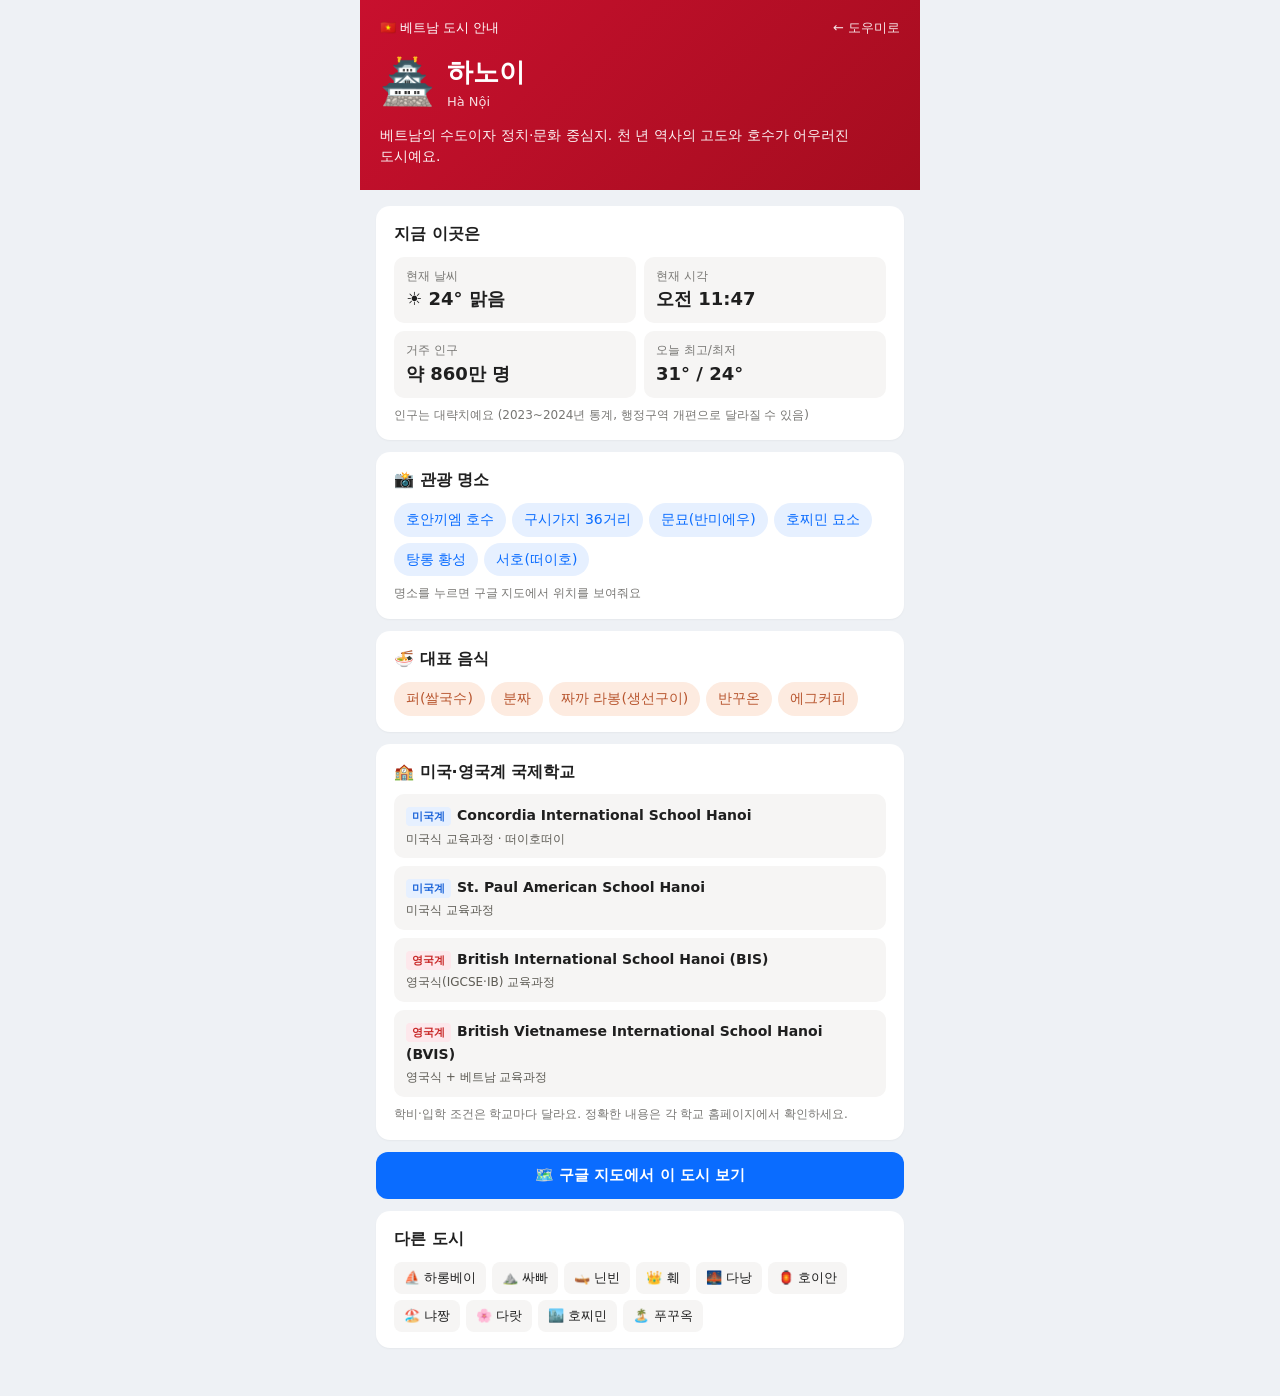
==== city.html @ e07d8202 "날씨·미세먼지: 우리 사이트의 weather.json을 먼저 사용 (휴대폰 네트워크에서 날씨 서버 연결 불안정 대응)" ====
﻿<!doctype html>
<html lang="ko">
<head>
  <meta charset="utf-8">
  <meta name="viewport" content="width=device-width, initial-scale=1, viewport-fit=cover">
  <meta name="referrer" content="no-referrer">
  <title>베트남 도시 안내</title>
  <meta name="theme-color" content="#c8102e">
  <link rel="icon" href="icon.svg" type="image/svg+xml">
  <style>
    :root {
      --red: #c8102e; --red-deep: #a50d1f; --accent: #0a6cff; --accent-soft: #e6f0ff; --canvas: #fff; --page: #eef1f5;
      --surface: #f6f5f4; --ink: #1f1f1f; --slate: #5d5b54; --steel: #787774; --hairline: #e6e6e6;
      --font: Inter, -apple-system, system-ui, 'Segoe UI', 'Malgun Gothic', Helvetica, sans-serif;
    }
    * { box-sizing: border-box; }
    body { margin: 0; background: var(--page); color: var(--ink); font: 400 15px/1.55 var(--font); word-break: keep-all; }
    .wrap { max-width: 560px; margin: 0 auto; padding-bottom: 32px; }
    header { background: linear-gradient(135deg, var(--red), var(--red-deep)); color: #fff; padding: 18px 20px 22px; }
    .top { display: flex; justify-content: space-between; align-items: center; font-size: 13px; }
    .top a { color: #fff; text-decoration: none; opacity: .9; }
    .city { display: flex; align-items: center; gap: 12px; margin-top: 14px; }
    .city .ic { font-size: 44px; line-height: 1; }
    .city h1 { margin: 0; font-size: 26px; font-weight: 700; }
    .city small { display: block; font-size: 13px; opacity: .85; }
    .intro { margin: 12px 0 0; font-size: 14px; opacity: .95; }
    main { padding: 16px; display: flex; flex-direction: column; gap: 12px; }
    .card { background: var(--canvas); border-radius: 14px; padding: 16px 18px; box-shadow: rgba(15,15,15,.04) 0 1px 2px; }
    .card h2 { margin: 0 0 10px; font-size: 16px; }
    .stats { display: grid; grid-template-columns: 1fr 1fr; gap: 8px; }
    .stat { background: var(--surface); border-radius: 10px; padding: 10px 12px; }
    .stat span { display: block; font-size: 12px; color: var(--steel); }
    .stat b { font-size: 18px; }
    .chips { display: flex; flex-wrap: wrap; gap: 6px; }
    .chips a, .chips span {
      padding: 6px 12px; border-radius: 9999px; background: var(--accent-soft); color: var(--accent);
      font-size: 14px; font-weight: 500; text-decoration: none;
    }
    .chips.food span { background: #fdebe0; color: #b8562f; }
    .others { display: flex; flex-wrap: wrap; gap: 6px; }
    .others a { padding: 6px 10px; border-radius: 8px; background: var(--surface); color: var(--ink); text-decoration: none; font-size: 13px; }
    .meta { font-size: 12px; color: var(--steel); margin: 8px 0 0; }
    .schools { list-style: none; margin: 0; padding: 0; display: flex; flex-direction: column; gap: 8px; }
    .schools a { display: block; padding: 10px 12px; border-radius: 10px; background: var(--surface); color: var(--ink); text-decoration: none; }
    .schools b { font-size: 14px; }
    .schools small { display: block; font-size: 12px; color: var(--slate); margin-top: 2px; }
    .schools .tag { display: inline-block; font-size: 11px; font-weight: 700; padding: 1px 6px; border-radius: 4px; margin-right: 6px; }
    .tag.us { background: #e6f0ff; color: #1c64d9; } .tag.uk { background: #fde8ec; color: #c92a2a; }
    .map-btn { display: block; text-align: center; padding: 12px; border-radius: 12px; background: var(--accent); color: #fff; font-weight: 700; text-decoration: none; }
  </style>
</head>
<body>
  <div class="wrap">
    <header>
      <div class="top"><span>🇻🇳 베트남 도시 안내</span><a href="./" id="back" data-tab="life">← 도우미로</a></div>
      <div class="city"><span class="ic" id="ic"></span><div><h1 id="name"></h1><small id="vi"></small></div></div>
      <p class="intro" id="intro"></p>
    </header>
    <main>
      <div class="card">
        <h2>지금 이곳은</h2>
        <div class="stats">
          <div class="stat"><span>현재 날씨</span><b id="wx">불러오는 중…</b></div>
          <div class="stat"><span>현재 시각</span><b id="time"></b></div>
          <div class="stat"><span>거주 인구</span><b id="pop"></b></div>
          <div class="stat"><span>오늘 최고/최저</span><b id="minmax">-</b></div>
        </div>
        <p class="meta">인구는 대략치예요 (2023~2024년 통계, 행정구역 개편으로 달라질 수 있음)</p>
      </div>
      <div class="card">
        <h2>📸 관광 명소</h2>
        <div class="chips" id="spots"></div>
        <p class="meta">명소를 누르면 구글 지도에서 위치를 보여줘요</p>
      </div>
      <div class="card">
        <h2>🍜 대표 음식</h2>
        <div class="chips food" id="foods"></div>
      </div>
      <div class="card">
        <h2>🏫 미국·영국계 국제학교</h2>
        <ul class="schools" id="schools"></ul>
        <p class="meta">학비·입학 조건은 학교마다 달라요. 정확한 내용은 각 학교 홈페이지에서 확인하세요.</p>
      </div>
      <a class="map-btn" id="map" target="_blank" rel="noopener">🗺️ 구글 지도에서 이 도시 보기</a>
      <div class="card">
        <h2>다른 도시</h2>
        <div class="others" id="others"></div>
      </div>
    </main>
  </div>
  <script src="cities.js"></script>
  <script>
    const $ = (s) => document.querySelector(s);
    const esc = (s) => String(s).replace(/[&<>"']/g, (c) => ({ '&': '&amp;', '<': '&lt;', '>': '&gt;', '"': '&quot;', "'": '&#39;' }[c]));
    const id = new URLSearchParams(location.search).get('c');
    const c = CITIES.find((x) => x.id === id) || CITIES[0];
    const q = (s) => 'https://www.google.com/maps/search/?api=1&query=' + encodeURIComponent(s);

    document.title = `${c.name} · 베트남 도시 안내`;
    $('#ic').textContent = c.icon;
    $('#name').textContent = c.name;
    $('#vi').textContent = c.vi;
    $('#intro').textContent = c.intro;
    $('#pop').textContent = c.pop;
    $('#spots').innerHTML = c.spots.map((s) => `<a href="${q(s + ' ' + c.vi)}" target="_blank" rel="noopener">${esc(s)}</a>`).join('');
    $('#foods').innerHTML = c.foods.map((f) => `<span>${esc(f)}</span>`).join('');
    $('#map').href = q(c.vi + ', Việt Nam');
    // 국제학교: 하노이·호찌민만 정리돼 있고, 다른 도시는 가까운 대도시 안내
    const near = c.lat > 18 ? '하노이' : c.lat < 13 ? '호찌민' : '하노이·호찌민';
    $('#schools').innerHTML = c.schools
      ? c.schools.map(([n, t, d]) => `<li><a href="${q(n)}" target="_blank" rel="noopener">
          <span class="tag ${t === '미국계' ? 'us' : 'uk'}">${t}</span><b>${esc(n)}</b><small>${esc(d)}</small></a></li>`).join('')
      : `<li class="meta">이 지역에는 널리 알려진 미국·영국계 국제학교가 많지 않아요. 가까운 대도시(${near})를 참고하세요.</li>`;
    $('#others').innerHTML = CITIES.filter((x) => x.id !== c.id).map((x) => `<a href="?c=${x.id}">${x.icon} ${x.name}</a>`).join('');
    $('#time').textContent = new Date().toLocaleTimeString('ko-KR', { timeZone: 'Asia/Ho_Chi_Minh', hour: '2-digit', minute: '2-digit' });

    const W = [[0, '☀️', '맑음'], [2, '🌤️', '구름 조금'], [3, '☁️', '흐림'], [48, '🌫️', '안개'], [57, '🌦️', '이슬비'],
      [67, '🌧️', '비'], [77, '🌨️', '눈'], [82, '🌧️', '소나기'], [99, '⛈️', '뇌우']];
    // 앱이 미리 받아 둔 날씨가 있으면 바로 표시 (그 뒤 최신 값으로 갱신)
    try {
      const cache = JSON.parse(localStorage.getItem('wxCache') || '{}')[`${c.lat.toFixed(2)},${c.lon.toFixed(2)}`];
      if (cache && cache.temp != null) {
        const [, ic, tx] = W.find(([m]) => cache.code <= m) || W[0];
        $('#wx').textContent = `${ic} ${Math.round(cache.temp)}° ${tx}`;
      }
    } catch {}
    // 날씨 표시: ① 우리 사이트의 weather.json(빠름) → ② 날씨 서버 최신 값(4초 안에 안 오면 포기)
    const showWx = (cur, daily) => {
      const [, ic, tx] = W.find(([m]) => cur.weather_code <= m) || W[0];
      $('#wx').textContent = `${ic} ${Math.round(cur.temperature_2m)}° ${tx}`;
      if (daily) $('#minmax').textContent = `${Math.round(daily.temperature_2m_max[0])}° / ${Math.round(daily.temperature_2m_min[0])}°`;
    };
    const getJson = async (url) => {
      const ctl = new AbortController(); const t = setTimeout(() => ctl.abort(), 4000);
      try { const r = await fetch(url, { signal: ctl.signal }); return r.ok ? await r.json() : null; }
      catch { return null; } finally { clearTimeout(t); }
    };
    (async () => {
      let ok = false;
      const site = await getJson('weather.json?t=' + Math.floor(Date.now() / 600000));
      const sp = site && site.places && site.places[`${c.lat.toFixed(2)},${c.lon.toFixed(2)}`];
      if (sp && sp.current) { showWx(sp.current, sp.daily); ok = true; }
      const j = await getJson(`https://api.open-meteo.com/v1/forecast?latitude=${c.lat}&longitude=${c.lon}&current=temperature_2m,weather_code&daily=temperature_2m_max,temperature_2m_min&forecast_days=1&timezone=Asia%2FHo_Chi_Minh`);
      if (j && j.current) { showWx(j.current, j.daily); ok = true; }
      if (!ok && !/°/.test($('#wx').textContent)) $('#wx').textContent = '정보 없음';
    })();
  </script>
  <script src="back.js"></script>
</body>
</html>
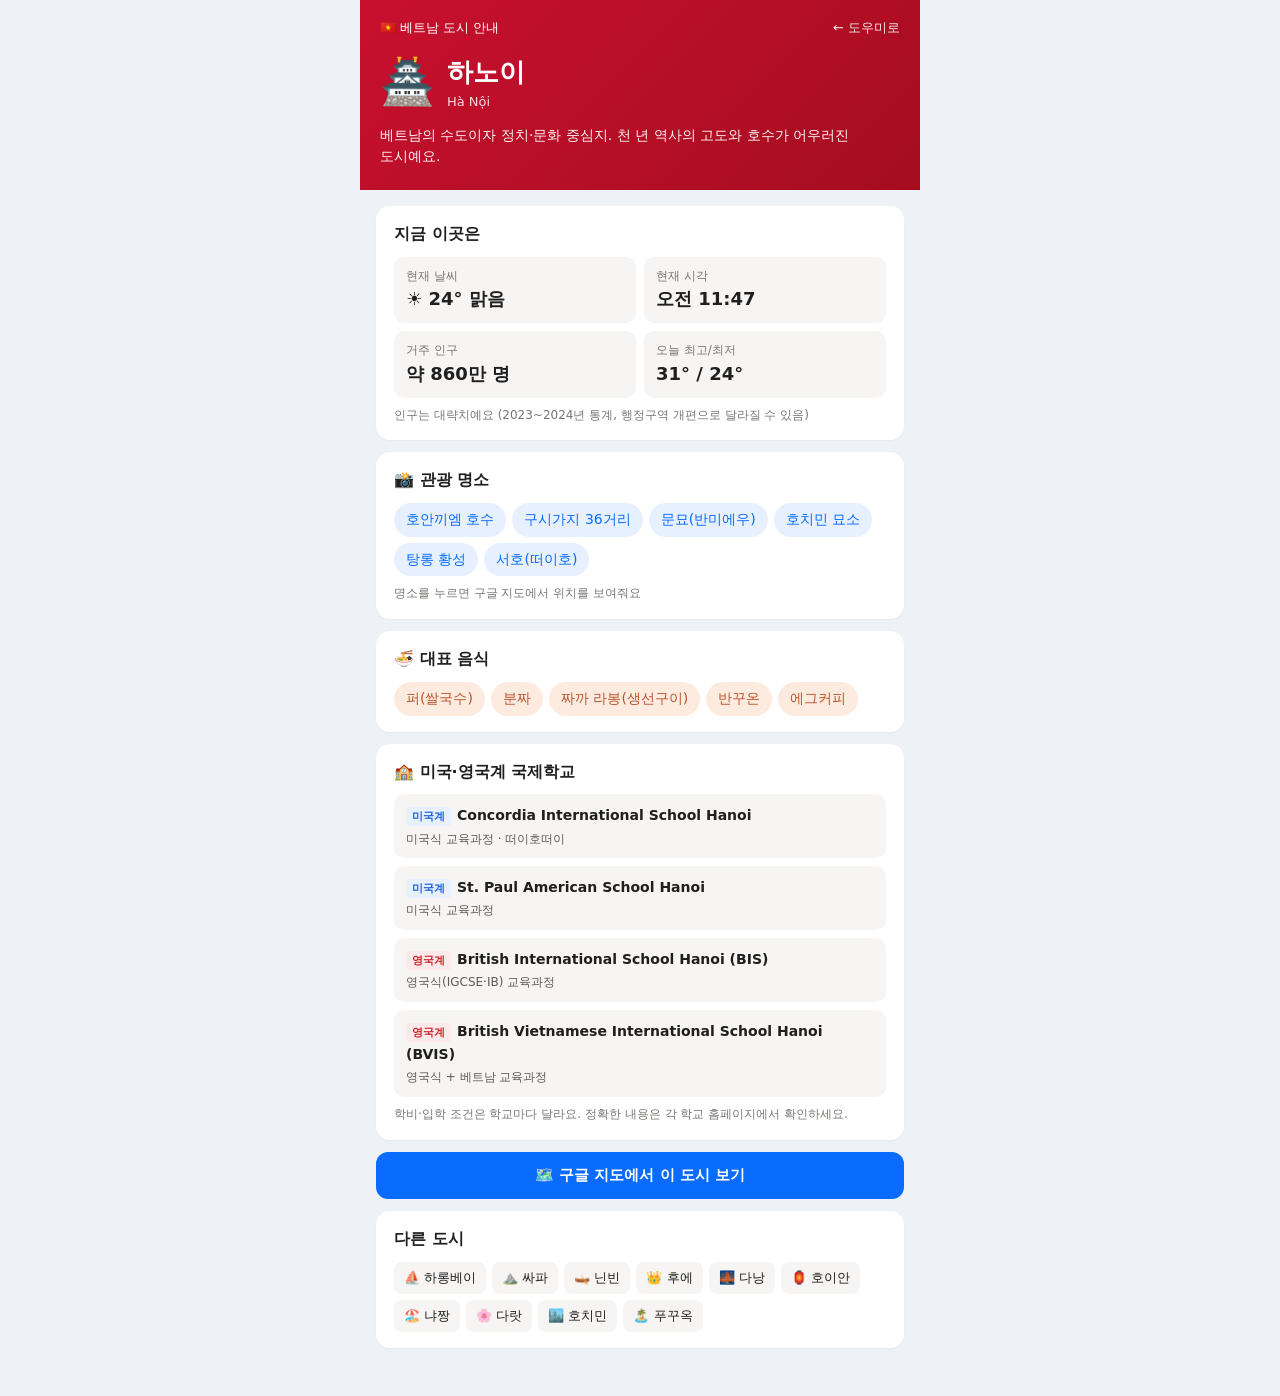
==== commit d7297c35: "지명 표기: 호치민, 후에, 싸파" ====
--- a/city.html
+++ b/city.html
@@ -105,8 +105,8 @@
     $('#spots').innerHTML = c.spots.map((s) => `<a href="${q(s + ' ' + c.vi)}" target="_blank" rel="noopener">${esc(s)}</a>`).join('');
     $('#foods').innerHTML = c.foods.map((f) => `<span>${esc(f)}</span>`).join('');
     $('#map').href = q(c.vi + ', Việt Nam');
-    // 국제학교: 하노이·호찌민만 정리돼 있고, 다른 도시는 가까운 대도시 안내
-    const near = c.lat > 18 ? '하노이' : c.lat < 13 ? '호찌민' : '하노이·호찌민';
+    // 국제학교: 하노이·호치민만 정리돼 있고, 다른 도시는 가까운 대도시 안내
+    const near = c.lat > 18 ? '하노이' : c.lat < 13 ? '호치민' : '하노이·호치민';
     $('#schools').innerHTML = c.schools
       ? c.schools.map(([n, t, d]) => `<li><a href="${q(n)}" target="_blank" rel="noopener">
           <span class="tag ${t === '미국계' ? 'us' : 'uk'}">${t}</span><b>${esc(n)}</b><small>${esc(d)}</small></a></li>`).join('')
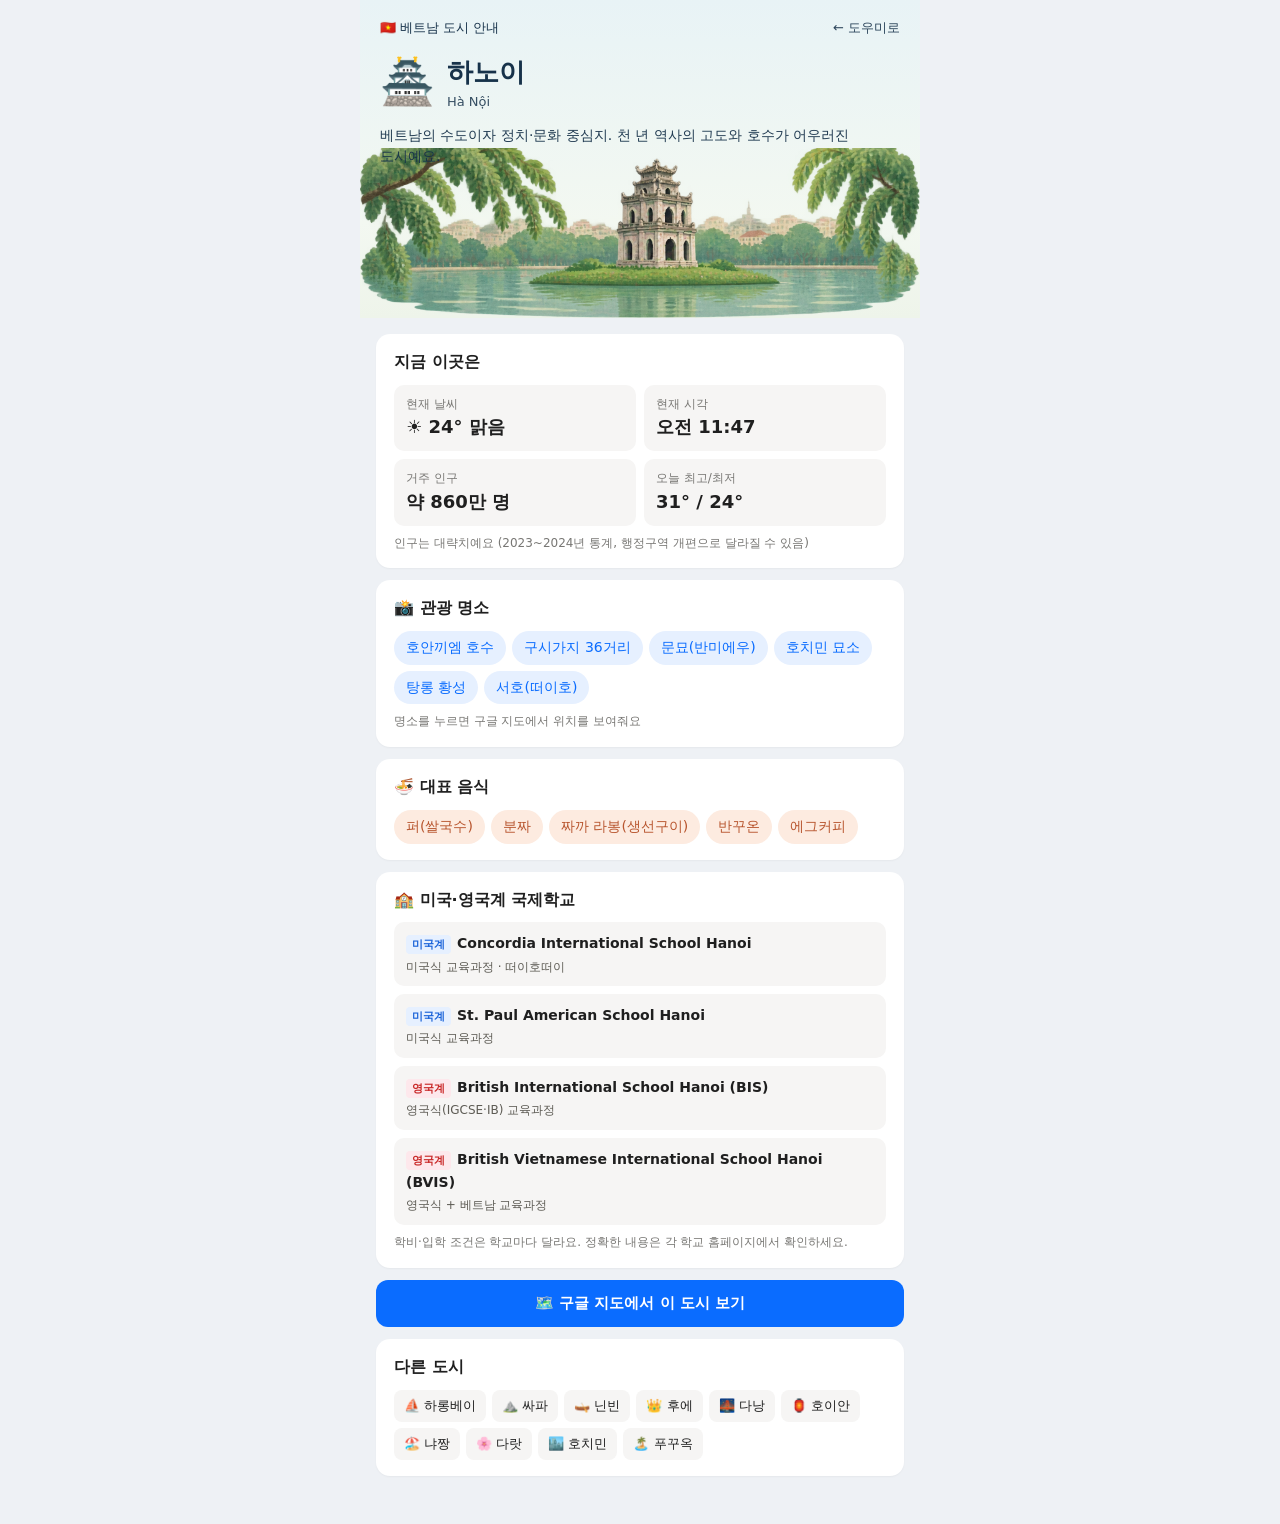
==== commit ce6f8226: "지역 일러스트: 내 지역 선택 시 상단 배경, 도시 안내 머리 배경" ====
--- a/city.html
+++ b/city.html
@@ -24,6 +24,12 @@
     .city h1 { margin: 0; font-size: 26px; font-weight: 700; }
     .city small { display: block; font-size: 13px; opacity: .85; }
     .intro { margin: 12px 0 0; font-size: 14px; opacity: .95; }
+    /* 도시 일러스트 배경 — 값을 바꿔 크기·진하기 조절 */
+    header { position: relative; overflow: hidden; }
+    header > *:not(.scene-img) { position: relative; z-index: 1; }
+    header.scene { --scene-height: 170px; background: linear-gradient(180deg, #e8f3f6 0%, #f3f8f1 70%, #eef4ea 100%); color: #17324a; padding-bottom: calc(var(--scene-height) - 20px); }
+    header.scene .top a { color: #17324a; }
+    .scene-img { position: absolute; left: 0; right: 0; bottom: 0; width: 100%; height: var(--scene-height, 170px); object-fit: cover; object-position: center bottom; pointer-events: none; }
     main { padding: 16px; display: flex; flex-direction: column; gap: 12px; }
     .card { background: var(--canvas); border-radius: 14px; padding: 16px 18px; box-shadow: rgba(15,15,15,.04) 0 1px 2px; }
     .card h2 { margin: 0 0 10px; font-size: 16px; }
@@ -52,6 +58,7 @@
 <body>
   <div class="wrap">
     <header>
+      <img class="scene-img" id="scene" alt="" hidden>
       <div class="top"><span>🇻🇳 베트남 도시 안내</span><a href="./" id="back" data-tab="life">← 도우미로</a></div>
       <div class="city"><span class="ic" id="ic"></span><div><h1 id="name"></h1><small id="vi"></small></div></div>
       <p class="intro" id="intro"></p>
@@ -88,6 +95,7 @@
       </div>
     </main>
   </div>
+  <script src="data.js"></script>
   <script src="cities.js"></script>
   <script>
     const $ = (s) => document.querySelector(s);
@@ -97,6 +105,9 @@
     const q = (s) => 'https://www.google.com/maps/search/?api=1&query=' + encodeURIComponent(s);
 
     document.title = `${c.name} · 베트남 도시 안내`;
+    // 도시 일러스트가 있으면 머리 영역 배경으로
+    const sc = (window.SCENES && SCENES.city || {})[c.id];
+    if (sc) { const im = $('#scene'); im.src = `images/scenes/${sc}.png`; im.hidden = false; document.querySelector('header').classList.add('scene'); }
     $('#ic').textContent = c.icon;
     $('#name').textContent = c.name;
     $('#vi').textContent = c.vi;
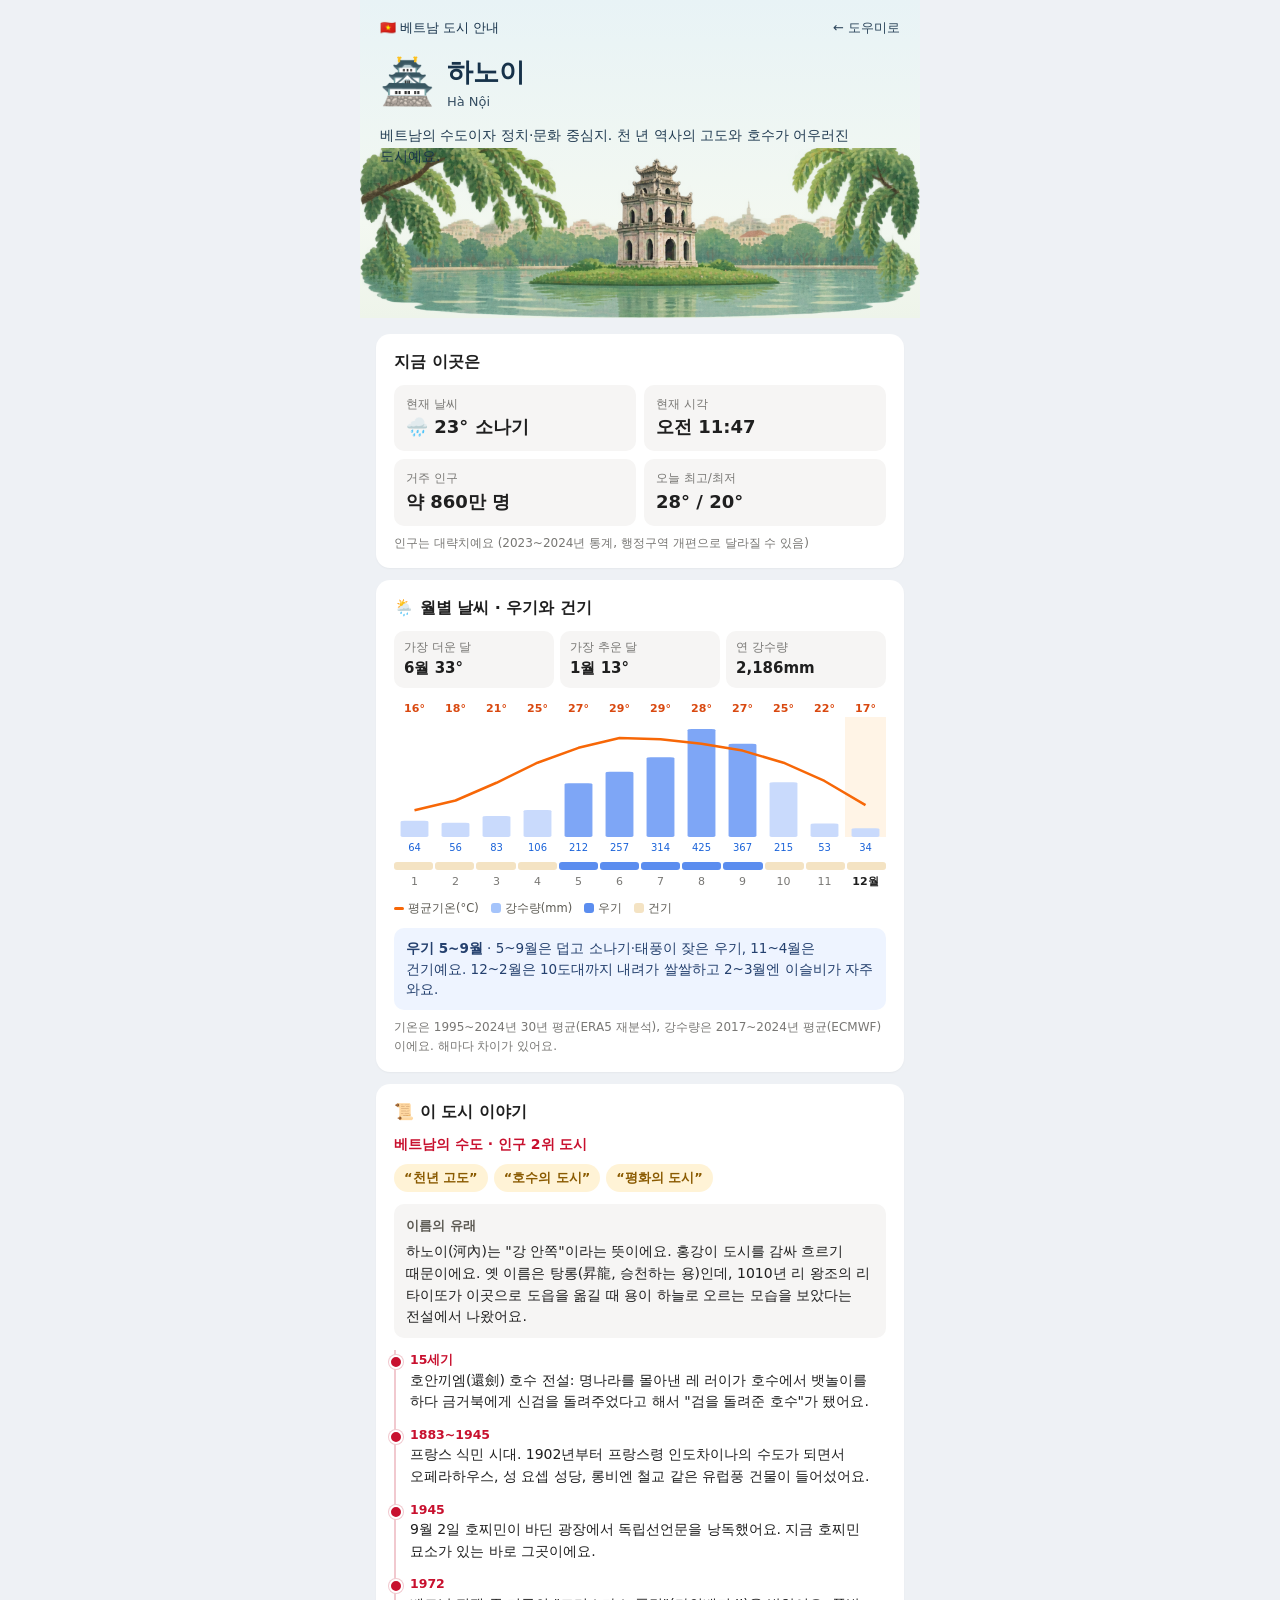
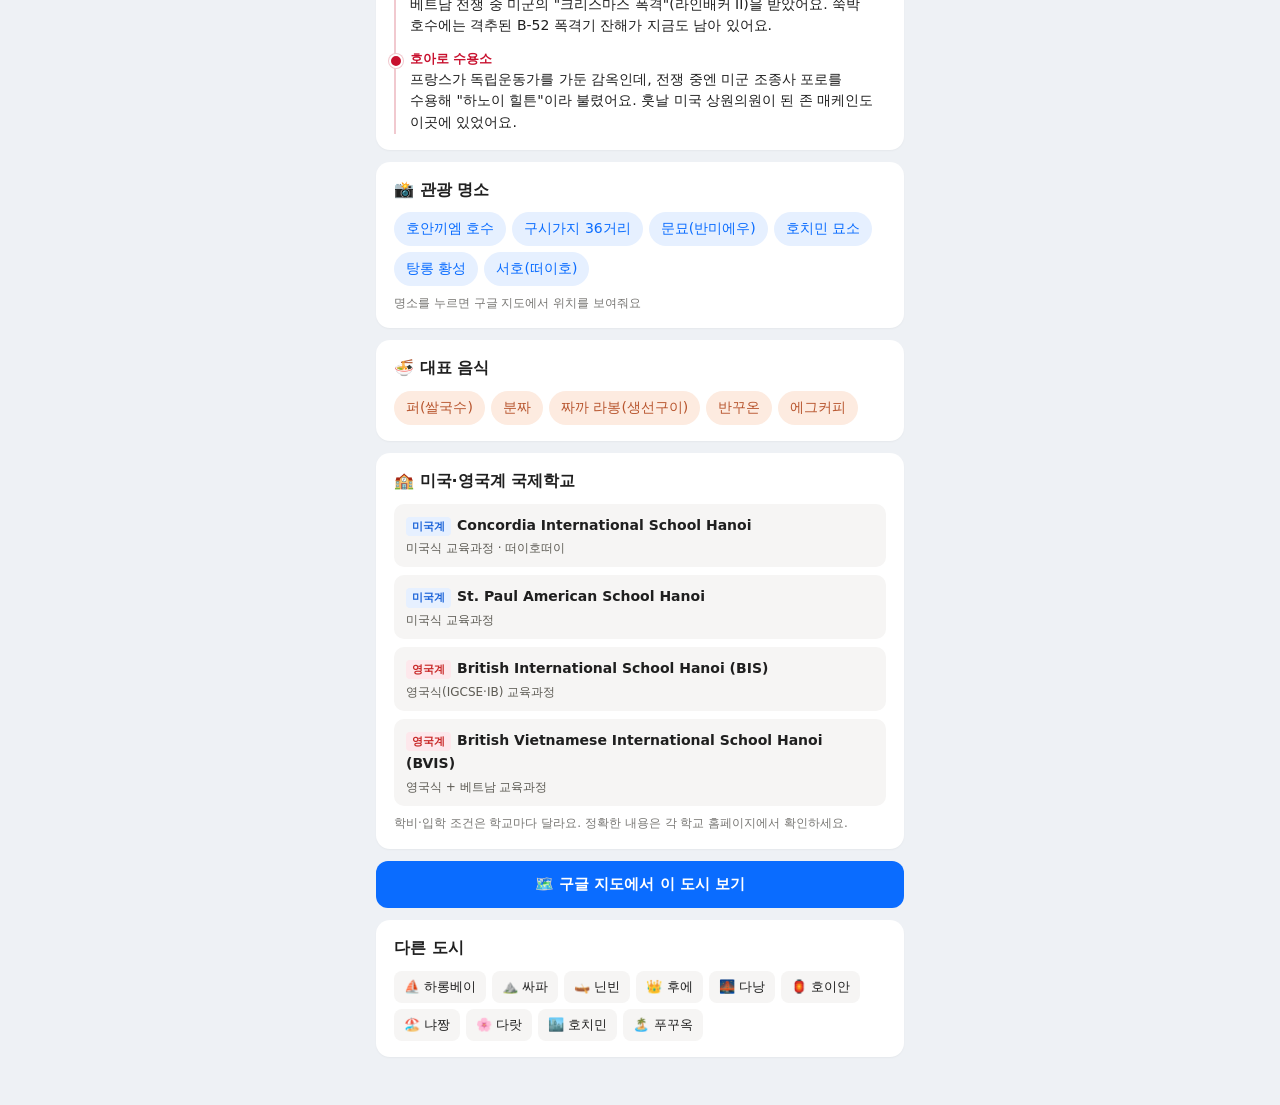
==== commit e737cba8: "도시 페이지: 월별 기후·우기/건기, 도시 이야기(유래·별칭·역사) / 생활 지도 입체 일러스트 Co-Authored-By: Claude Opus 5.5 <noreply@anthr" ====
--- a/city.html
+++ b/city.html
@@ -52,6 +52,36 @@
     .schools small { display: block; font-size: 12px; color: var(--slate); margin-top: 2px; }
     .schools .tag { display: inline-block; font-size: 11px; font-weight: 700; padding: 1px 6px; border-radius: 4px; margin-right: 6px; }
     .tag.us { background: #e6f0ff; color: #1c64d9; } .tag.uk { background: #fde8ec; color: #c92a2a; }
+    /* 월별 기후 */
+    .clim-sum { display: grid; grid-template-columns: repeat(3, 1fr); gap: 6px; margin-bottom: 12px; }
+    .clim-sum div { background: var(--surface); border-radius: 10px; padding: 8px 10px; }
+    .clim-sum span { display: block; font-size: 11.5px; color: var(--steel); }
+    .clim-sum b { font-size: 15px; }
+    .clim-row { display: grid; grid-template-columns: repeat(12, 1fr); text-align: center; font-variant-numeric: tabular-nums; }
+    .clim-t { font-size: 11px; font-weight: 700; color: #d9480f; }
+    .clim-r { font-size: 10px; color: #1c64d9; margin-top: 3px; }
+    .clim-svg { display: block; width: 100%; height: 120px; }
+    .clim-season { gap: 2px; margin-top: 6px; }
+    .clim-season i { height: 8px; border-radius: 3px; background: #f4e3c3; }
+    .clim-season i.wet { background: #5b8def; }
+    .clim-m { font-size: 11px; color: var(--steel); margin-top: 3px; }
+    .clim-m b { color: var(--ink); }
+    .clim-legend { display: flex; flex-wrap: wrap; gap: 4px 12px; margin-top: 10px; font-size: 11.5px; color: var(--slate); }
+    .clim-legend i { display: inline-block; width: 10px; height: 10px; border-radius: 3px; margin-right: 4px; vertical-align: -1px; }
+    .lg-t { background: #f76707; height: 3px !important; vertical-align: 2px !important; }
+    .lg-r { background: #a5c4fb; } .lg-wet { background: #5b8def; } .lg-dry { background: #f4e3c3; }
+    .clim-note { margin: 10px 0 0; padding: 10px 12px; border-radius: 10px; background: #eef4ff; font-size: 13.5px; color: #24406e; }
+    /* 도시 이야기 */
+    .story-size { margin: 0 0 8px; font-size: 14px; font-weight: 700; color: var(--red); }
+    .story-nick { display: flex; flex-wrap: wrap; gap: 6px; margin-bottom: 12px; }
+    .story-nick span { padding: 4px 10px; border-radius: 9999px; background: #fff3d6; color: #8a5a00; font-size: 13px; font-weight: 600; }
+    .story-origin { background: var(--surface); border-radius: 10px; padding: 10px 12px; margin-bottom: 12px; }
+    .story-origin b { font-size: 13px; color: var(--slate); }
+    .story-origin p { margin: 4px 0 0; font-size: 14px; }
+    .story-tl { list-style: none; margin: 0; padding: 0 0 0 14px; border-left: 2px solid #f1c9cf; display: flex; flex-direction: column; gap: 12px; }
+    .story-tl li { position: relative; font-size: 14px; }
+    .story-tl li::before { content: ''; position: absolute; left: -21px; top: 5px; width: 10px; height: 10px; border-radius: 50%; background: var(--red); border: 2px solid #fff; box-shadow: 0 0 0 1px #f1c9cf; }
+    .story-tl b { display: block; font-size: 12.5px; color: var(--red); }
     .map-btn { display: block; text-align: center; padding: 12px; border-radius: 12px; background: var(--accent); color: #fff; font-weight: 700; text-decoration: none; }
   </style>
 </head>
@@ -74,6 +104,27 @@
         </div>
         <p class="meta">인구는 대략치예요 (2023~2024년 통계, 행정구역 개편으로 달라질 수 있음)</p>
       </div>
+      <div class="card" id="clim-card" hidden>
+        <h2>🌦️ 월별 날씨 · 우기와 건기</h2>
+        <div class="clim-sum" id="clim-sum"></div>
+        <div class="clim">
+          <div class="clim-row clim-t" id="clim-t"></div>
+          <svg class="clim-svg" id="clim-svg" viewBox="0 0 120 100" preserveAspectRatio="none" aria-hidden="true"></svg>
+          <div class="clim-row clim-r" id="clim-r"></div>
+          <div class="clim-row clim-season" id="clim-season"></div>
+          <div class="clim-row clim-m" id="clim-m"></div>
+        </div>
+        <div class="clim-legend"><span><i class="lg-t"></i>평균기온(°C)</span><span><i class="lg-r"></i>강수량(mm)</span><span><i class="lg-wet"></i>우기</span><span><i class="lg-dry"></i>건기</span></div>
+        <p class="clim-note" id="clim-note"></p>
+        <p class="meta">기온은 1995~2024년 30년 평균(ERA5 재분석), 강수량은 2017~2024년 평균(ECMWF)이에요. 해마다 차이가 있어요.</p>
+      </div>
+      <div class="card story-card" id="story-card" hidden>
+        <h2>📜 이 도시 이야기</h2>
+        <p class="story-size" id="story-size"></p>
+        <div class="story-nick" id="story-nick"></div>
+        <div class="story-origin"><b>이름의 유래</b><p id="story-origin"></p></div>
+        <ol class="story-tl" id="story-tl"></ol>
+      </div>
       <div class="card">
         <h2>📸 관광 명소</h2>
         <div class="chips" id="spots"></div>
@@ -97,6 +148,7 @@
   </div>
   <script src="data.js"></script>
   <script src="cities.js"></script>
+  <script src="city-extra.js?v=61"></script>
   <script>
     const $ = (s) => document.querySelector(s);
     const esc = (s) => String(s).replace(/[&<>"']/g, (c) => ({ '&': '&amp;', '<': '&lt;', '>': '&gt;', '"': '&quot;', "'": '&#39;' }[c]));
@@ -123,6 +175,37 @@
           <span class="tag ${t === '미국계' ? 'us' : 'uk'}">${t}</span><b>${esc(n)}</b><small>${esc(d)}</small></a></li>`).join('')
       : `<li class="meta">이 지역에는 널리 알려진 미국·영국계 국제학교가 많지 않아요. 가까운 대도시(${near})를 참고하세요.</li>`;
     $('#others').innerHTML = CITIES.filter((x) => x.id !== c.id).map((x) => `<a href="?c=${x.id}">${x.icon} ${x.name}</a>`).join('');
+    // 월별 기후: 기온 선 + 강수 막대 + 우기/건기 띠
+    const cl = (window.CLIMATE || {})[c.id];
+    if (cl) {
+      const m = cl.m, wet = new Set(cl.rain), nowM = new Date().getMonth();
+      const maxR = Math.max(...m.map((x) => x[3]), 300), tMin = Math.min(...m.map((x) => x[0])) - 3, tMax = Math.max(...m.map((x) => x[0])) + 2;
+      const ty = (t) => 92 - ((t - tMin) / (tMax - tMin)) * 84;
+      const bars = m.map((x, i) => { const h = (x[3] / maxR) * 90; return `<rect x="${i * 10 + 1.6}" y="${100 - h}" width="6.8" height="${h}" rx="1" fill="${wet.has(i + 1) ? '#7ea6f6' : '#c9dafc'}"/>`; }).join('');
+      const line = m.map((x, i) => `${i ? 'L' : 'M'}${i * 10 + 5},${ty(x[0]).toFixed(1)}`).join(' ');
+      $('#clim-svg').innerHTML = `<rect x="${nowM * 10}" y="0" width="10" height="100" fill="#fff4e6"/>${bars}
+        <path d="${line}" fill="none" stroke="#f76707" stroke-width="2.5" stroke-linejoin="round" vector-effect="non-scaling-stroke"/>`;
+      $('#clim-t').innerHTML = m.map((x) => `<span>${Math.round(x[0])}°</span>`).join('');
+      $('#clim-r').innerHTML = m.map((x) => `<span>${x[3]}</span>`).join('');
+      $('#clim-season').innerHTML = m.map((_, i) => `<i class="${wet.has(i + 1) ? 'wet' : ''}"></i>`).join('');
+      $('#clim-m').innerHTML = m.map((_, i) => i === nowM ? `<b>${i + 1}월</b>` : `<span>${i + 1}</span>`).join('');
+      const hot = m.reduce((a, x, i) => (x[1] > m[a][1] ? i : a), 0), cold = m.reduce((a, x, i) => (x[2] < m[a][2] ? i : a), 0);
+      $('#clim-sum').innerHTML = `<div><span>가장 더운 달</span><b>${hot + 1}월 ${Math.round(m[hot][1])}°</b></div>
+        <div><span>가장 추운 달</span><b>${cold + 1}월 ${Math.round(m[cold][2])}°</b></div>
+        <div><span>연 강수량</span><b>${m.reduce((s, x) => s + x[3], 0).toLocaleString()}mm</b></div>`;
+      const r = cl.rain, span = (a) => `${a[0]}~${a[a.length - 1]}월`;
+      $('#clim-note').innerHTML = `<b>우기 ${span(r)}</b> · ${esc(cl.note)}`;
+      $('#clim-card').hidden = false;
+    }
+    // 도시 이야기
+    const st = (window.STORIES || {})[c.id];
+    if (st) {
+      $('#story-size').textContent = st.size;
+      $('#story-nick').innerHTML = st.nick.map((n) => `<span>“${esc(n)}”</span>`).join('');
+      $('#story-origin').textContent = st.origin;
+      $('#story-tl').innerHTML = st.story.map(([y, t]) => `<li><b>${esc(y)}</b>${esc(t)}</li>`).join('');
+      $('#story-card').hidden = false;
+    }
     $('#time').textContent = new Date().toLocaleTimeString('ko-KR', { timeZone: 'Asia/Ho_Chi_Minh', hour: '2-digit', minute: '2-digit' });
 
     const W = [[0, '☀️', '맑음'], [2, '🌤️', '구름 조금'], [3, '☁️', '흐림'], [48, '🌫️', '안개'], [57, '🌦️', '이슬비'],
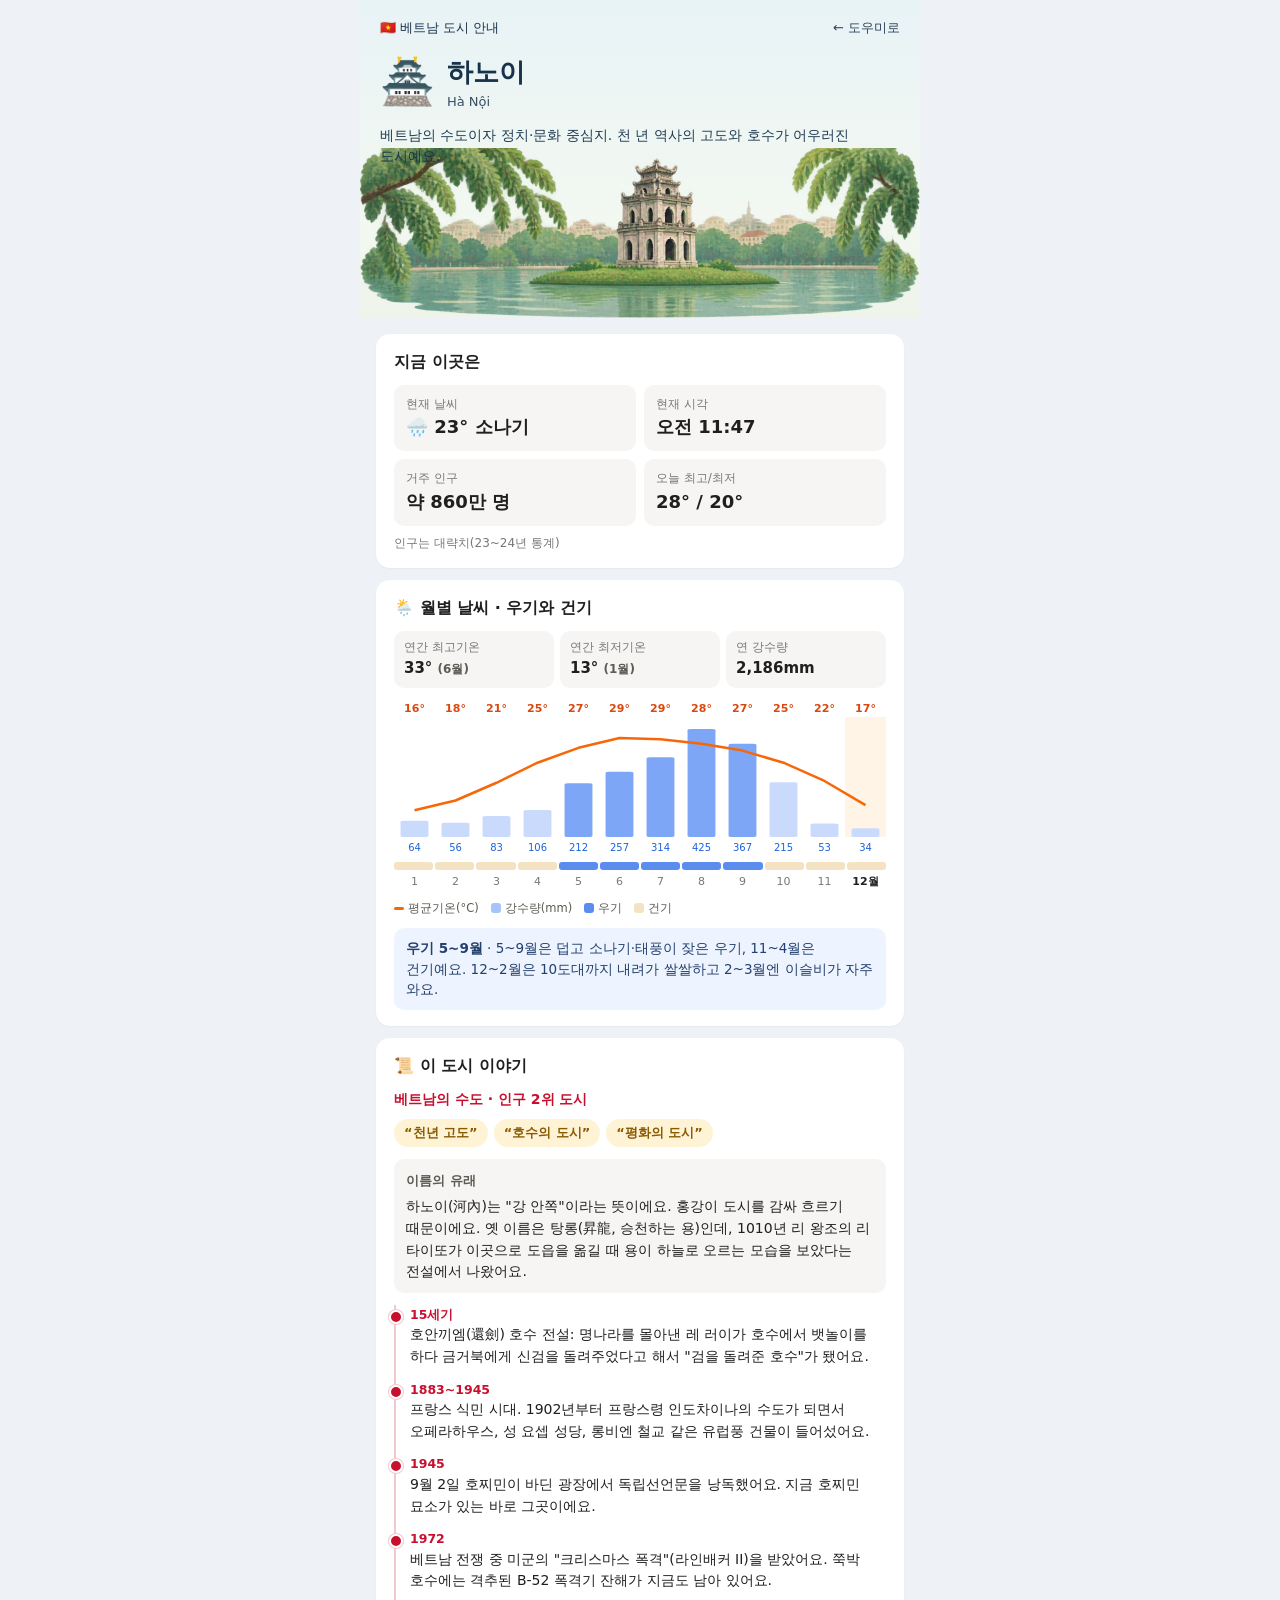
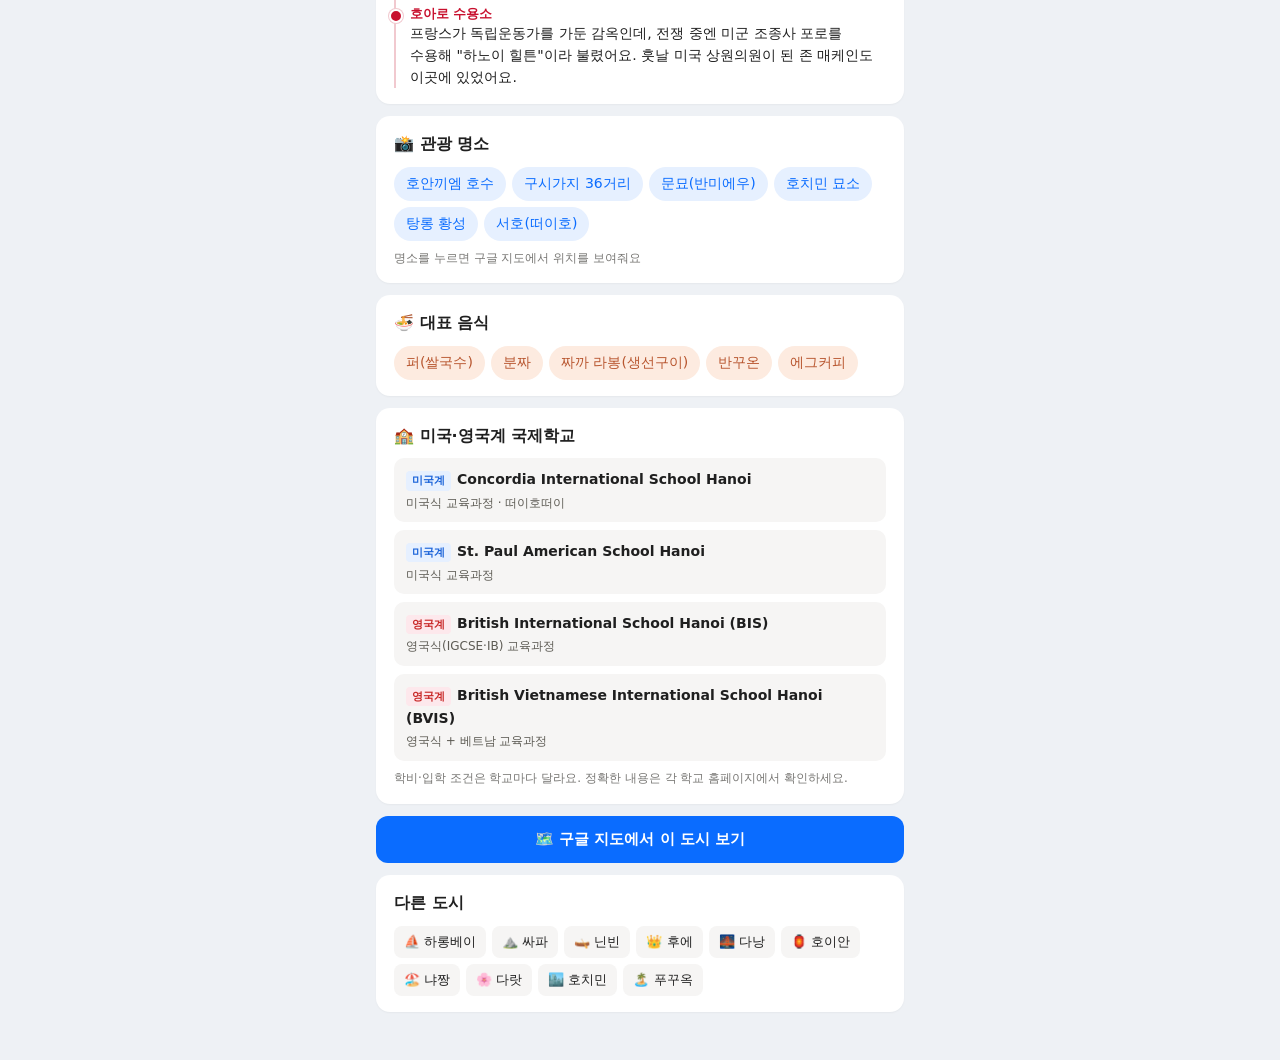
==== commit 3da24018: "도시 안내: 연간 최고/최저기온, 문구 정리, 도시 이야기 출처 검증 반영, 다른 도시 이동 시 뒤로가기 바로 생활로 / 시세 안내 배너 2줄+위 화살표 Co-Authored-By" ====
--- a/city.html
+++ b/city.html
@@ -36,7 +36,8 @@
     .stats { display: grid; grid-template-columns: 1fr 1fr; gap: 8px; }
     .stat { background: var(--surface); border-radius: 10px; padding: 10px 12px; }
     .stat span { display: block; font-size: 12px; color: var(--steel); }
-    .stat b { font-size: 18px; }
+    .stat b { display: block; font-size: 18px; white-space: nowrap; overflow: hidden; text-overflow: ellipsis; }
+    .stat b.long { font-size: 15px; }
     .chips { display: flex; flex-wrap: wrap; gap: 6px; }
     .chips a, .chips span {
       padding: 6px 12px; border-radius: 9999px; background: var(--accent-soft); color: var(--accent);
@@ -56,7 +57,8 @@
     .clim-sum { display: grid; grid-template-columns: repeat(3, 1fr); gap: 6px; margin-bottom: 12px; }
     .clim-sum div { background: var(--surface); border-radius: 10px; padding: 8px 10px; }
     .clim-sum span { display: block; font-size: 11.5px; color: var(--steel); }
-    .clim-sum b { font-size: 15px; }
+    .clim-sum b { font-size: 15px; white-space: nowrap; }
+    .clim-sum b small { font-size: 12px; font-weight: 600; color: var(--slate); }
     .clim-row { display: grid; grid-template-columns: repeat(12, 1fr); text-align: center; font-variant-numeric: tabular-nums; }
     .clim-t { font-size: 11px; font-weight: 700; color: #d9480f; }
     .clim-r { font-size: 10px; color: #1c64d9; margin-top: 3px; }
@@ -102,7 +104,7 @@
           <div class="stat"><span>거주 인구</span><b id="pop"></b></div>
           <div class="stat"><span>오늘 최고/최저</span><b id="minmax">-</b></div>
         </div>
-        <p class="meta">인구는 대략치예요 (2023~2024년 통계, 행정구역 개편으로 달라질 수 있음)</p>
+        <p class="meta">인구는 대략치(23~24년 통계)</p>
       </div>
       <div class="card" id="clim-card" hidden>
         <h2>🌦️ 월별 날씨 · 우기와 건기</h2>
@@ -116,7 +118,6 @@
         </div>
         <div class="clim-legend"><span><i class="lg-t"></i>평균기온(°C)</span><span><i class="lg-r"></i>강수량(mm)</span><span><i class="lg-wet"></i>우기</span><span><i class="lg-dry"></i>건기</span></div>
         <p class="clim-note" id="clim-note"></p>
-        <p class="meta">기온은 1995~2024년 30년 평균(ERA5 재분석), 강수량은 2017~2024년 평균(ECMWF)이에요. 해마다 차이가 있어요.</p>
       </div>
       <div class="card story-card" id="story-card" hidden>
         <h2>📜 이 도시 이야기</h2>
@@ -148,7 +149,7 @@
   </div>
   <script src="data.js"></script>
   <script src="cities.js"></script>
-  <script src="city-extra.js?v=61"></script>
+  <script src="city-extra.js?v=62"></script>
   <script>
     const $ = (s) => document.querySelector(s);
     const esc = (s) => String(s).replace(/[&<>"']/g, (c) => ({ '&': '&amp;', '<': '&lt;', '>': '&gt;', '"': '&quot;', "'": '&#39;' }[c]));
@@ -165,6 +166,7 @@
     $('#vi').textContent = c.vi;
     $('#intro').textContent = c.intro;
     $('#pop').textContent = c.pop;
+    if (c.pop.length > 8) $('#pop').classList.add('long'); // 한 줄에 맞추기
     $('#spots').innerHTML = c.spots.map((s) => `<a href="${q(s + ' ' + c.vi)}" target="_blank" rel="noopener">${esc(s)}</a>`).join('');
     $('#foods').innerHTML = c.foods.map((f) => `<span>${esc(f)}</span>`).join('');
     $('#map').href = q(c.vi + ', Việt Nam');
@@ -175,6 +177,13 @@
           <span class="tag ${t === '미국계' ? 'us' : 'uk'}">${t}</span><b>${esc(n)}</b><small>${esc(d)}</small></a></li>`).join('')
       : `<li class="meta">이 지역에는 널리 알려진 미국·영국계 국제학교가 많지 않아요. 가까운 대도시(${near})를 참고하세요.</li>`;
     $('#others').innerHTML = CITIES.filter((x) => x.id !== c.id).map((x) => `<a href="?c=${x.id}">${x.icon} ${x.name}</a>`).join('');
+    // 다른 도시로 옮겨도 방문 기록을 쌓지 않음 → '← 도우미로'·휴대폰 뒤로가기가 바로 생활 화면으로
+    $('#others').addEventListener('click', (e) => {
+      const a = e.target.closest('a');
+      if (!a) return;
+      e.preventDefault();
+      location.replace(a.href);
+    });
     // 월별 기후: 기온 선 + 강수 막대 + 우기/건기 띠
     const cl = (window.CLIMATE || {})[c.id];
     if (cl) {
@@ -190,8 +199,8 @@
       $('#clim-season').innerHTML = m.map((_, i) => `<i class="${wet.has(i + 1) ? 'wet' : ''}"></i>`).join('');
       $('#clim-m').innerHTML = m.map((_, i) => i === nowM ? `<b>${i + 1}월</b>` : `<span>${i + 1}</span>`).join('');
       const hot = m.reduce((a, x, i) => (x[1] > m[a][1] ? i : a), 0), cold = m.reduce((a, x, i) => (x[2] < m[a][2] ? i : a), 0);
-      $('#clim-sum').innerHTML = `<div><span>가장 더운 달</span><b>${hot + 1}월 ${Math.round(m[hot][1])}°</b></div>
-        <div><span>가장 추운 달</span><b>${cold + 1}월 ${Math.round(m[cold][2])}°</b></div>
+      $('#clim-sum').innerHTML = `<div><span>연간 최고기온</span><b>${Math.round(m[hot][1])}° <small>(${hot + 1}월)</small></b></div>
+        <div><span>연간 최저기온</span><b>${Math.round(m[cold][2])}° <small>(${cold + 1}월)</small></b></div>
         <div><span>연 강수량</span><b>${m.reduce((s, x) => s + x[3], 0).toLocaleString()}mm</b></div>`;
       const r = cl.rain, span = (a) => `${a[0]}~${a[a.length - 1]}월`;
       $('#clim-note').innerHTML = `<b>우기 ${span(r)}</b> · ${esc(cl.note)}`;
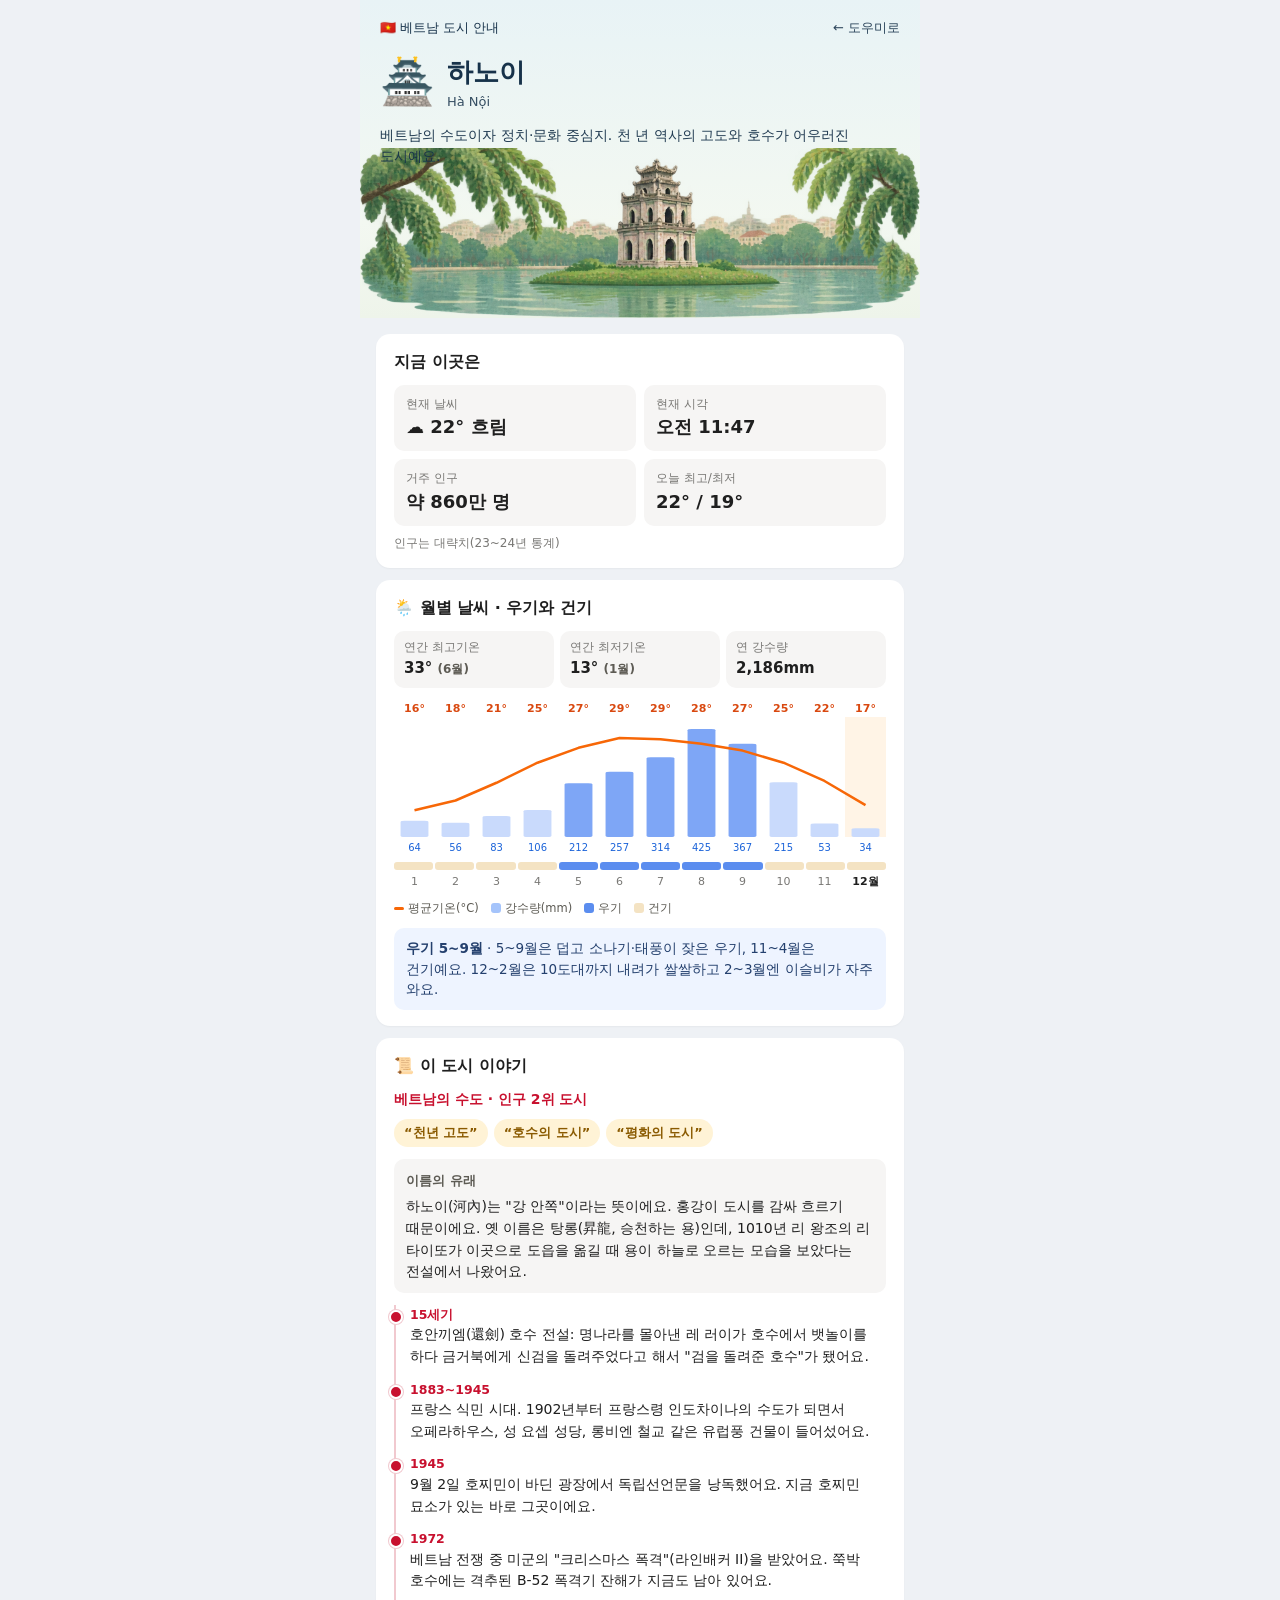
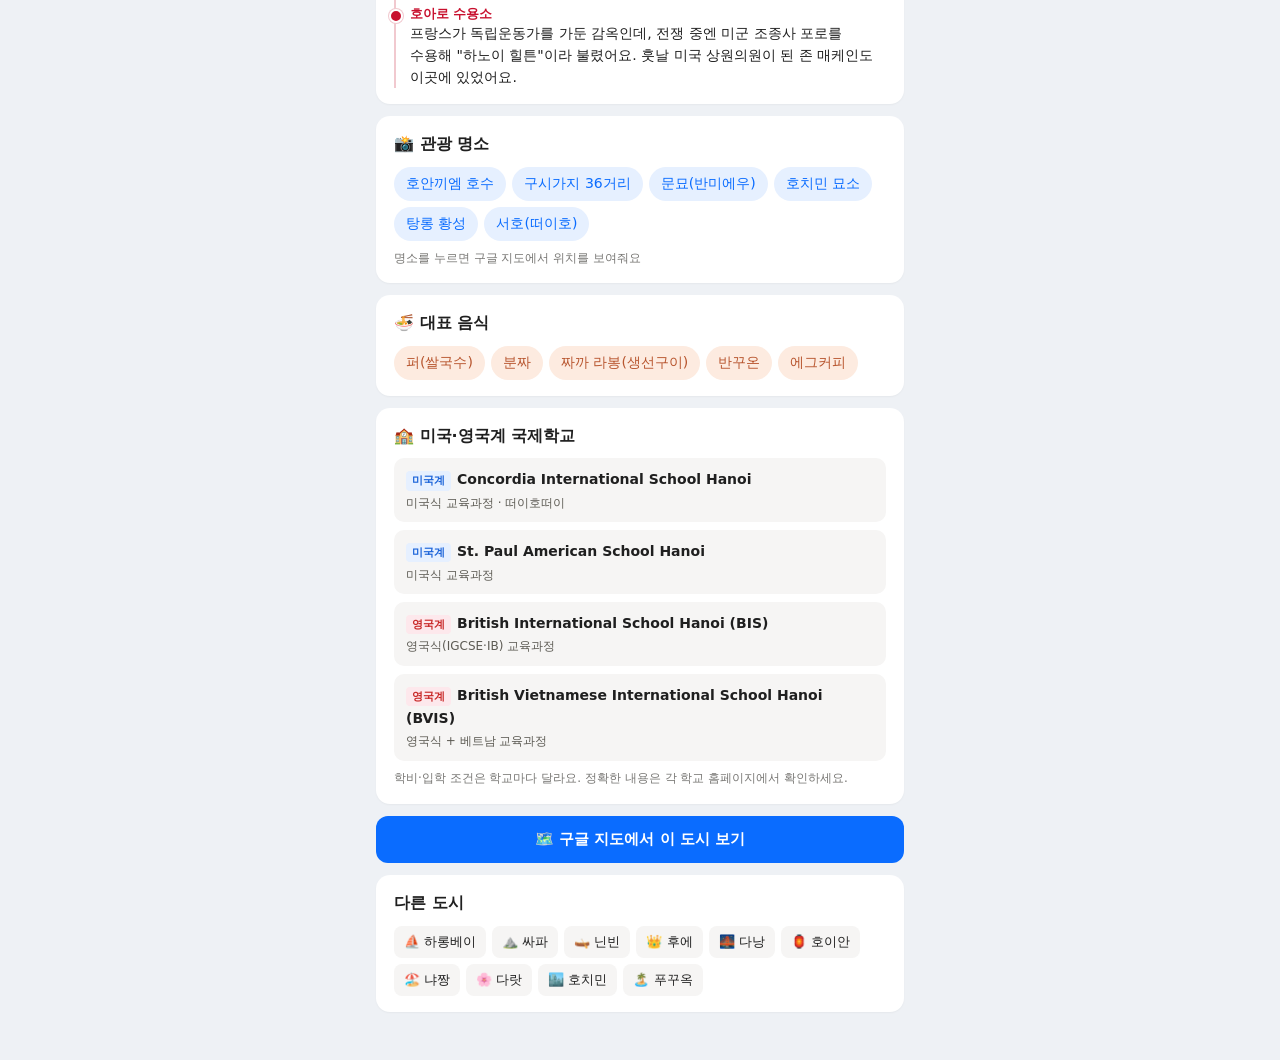
==== commit 4b8f53c9: "퀴즈 탭 추가: 하루 10문제(문제은행 1,148개)·즉시 채점·찬스·만점 보상(미쉐린 맛집) / 탭 아이콘 변경 Co-Authored-By: Claude Opus 5.5 <nor" ====
--- a/city.html
+++ b/city.html
@@ -149,7 +149,7 @@
   </div>
   <script src="data.js"></script>
   <script src="cities.js"></script>
-  <script src="city-extra.js?v=62"></script>
+  <script src="city-extra.js?v=63"></script>
   <script>
     const $ = (s) => document.querySelector(s);
     const esc = (s) => String(s).replace(/[&<>"']/g, (c) => ({ '&': '&amp;', '<': '&lt;', '>': '&gt;', '"': '&quot;', "'": '&#39;' }[c]));
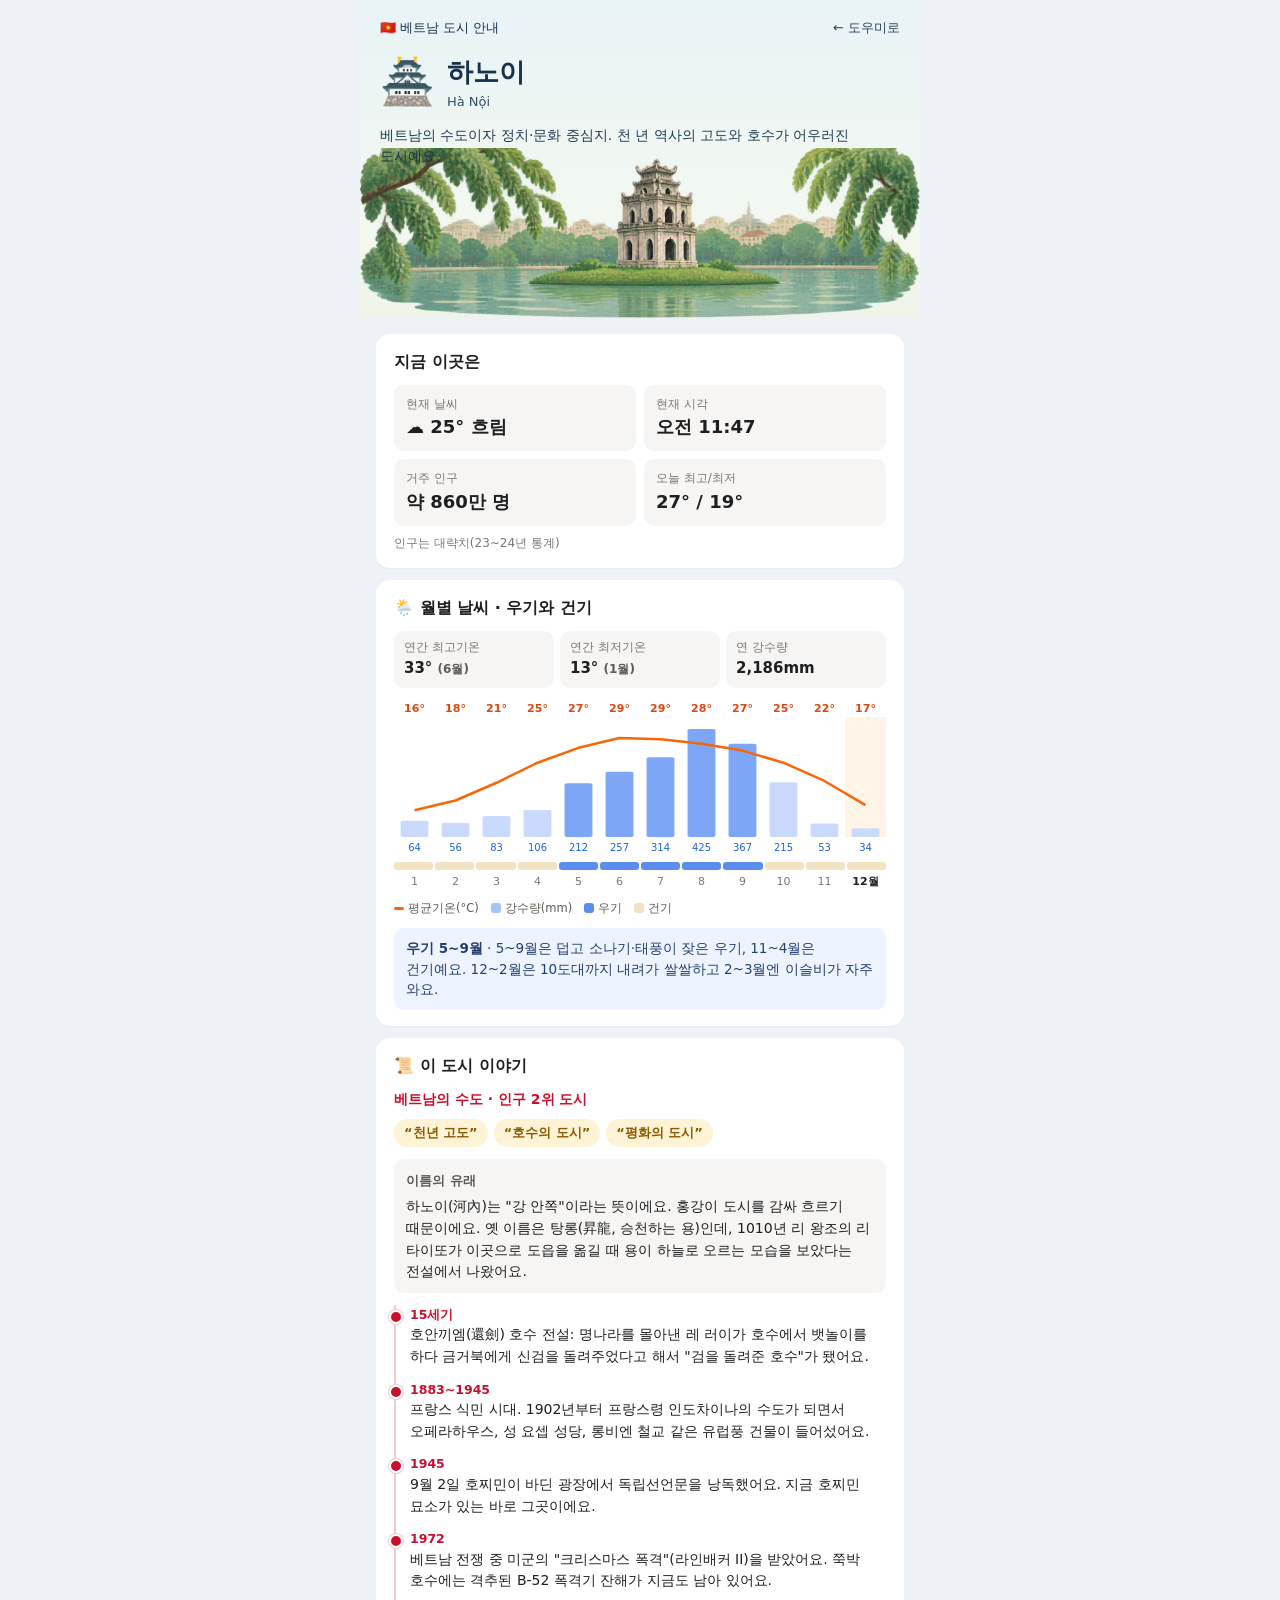
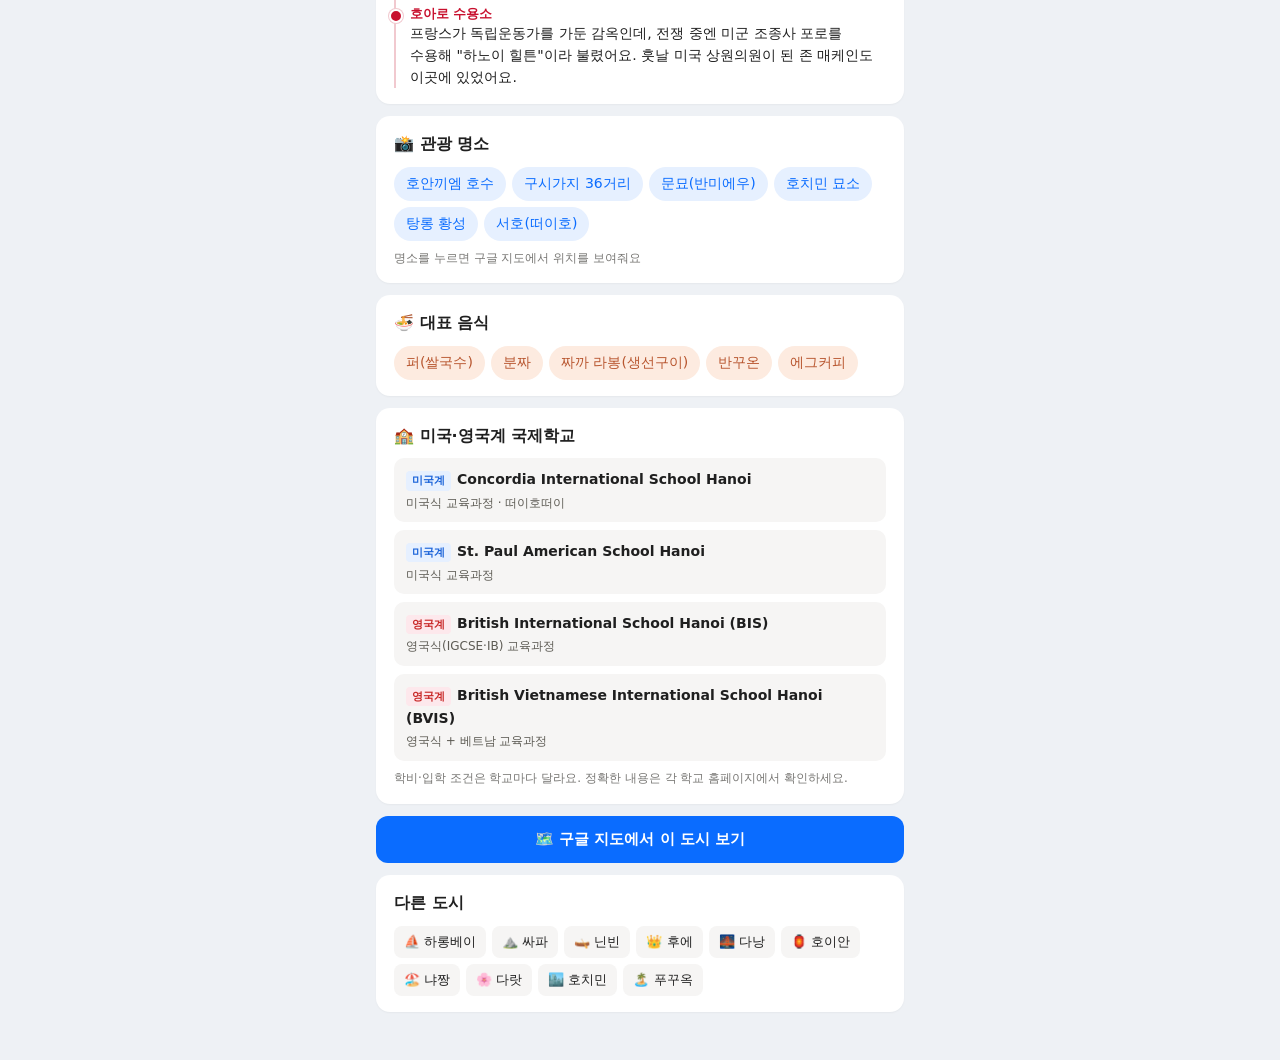
==== commit 27ba3950: "은행 탭 추가: 우리은행 베트남 예·적금 금리(1시간마다 공식 금리표 확인), 우리 WON 앱 바로 열기 Co-Authored-By: Claude Opus 5.5 <noreply@" ====
--- a/city.html
+++ b/city.html
@@ -149,7 +149,7 @@
   </div>
   <script src="data.js"></script>
   <script src="cities.js"></script>
-  <script src="city-extra.js?v=63"></script>
+  <script src="city-extra.js?v=65"></script>
   <script>
     const $ = (s) => document.querySelector(s);
     const esc = (s) => String(s).replace(/[&<>"']/g, (c) => ({ '&': '&amp;', '<': '&lt;', '>': '&gt;', '"': '&quot;', "'": '&#39;' }[c]));
